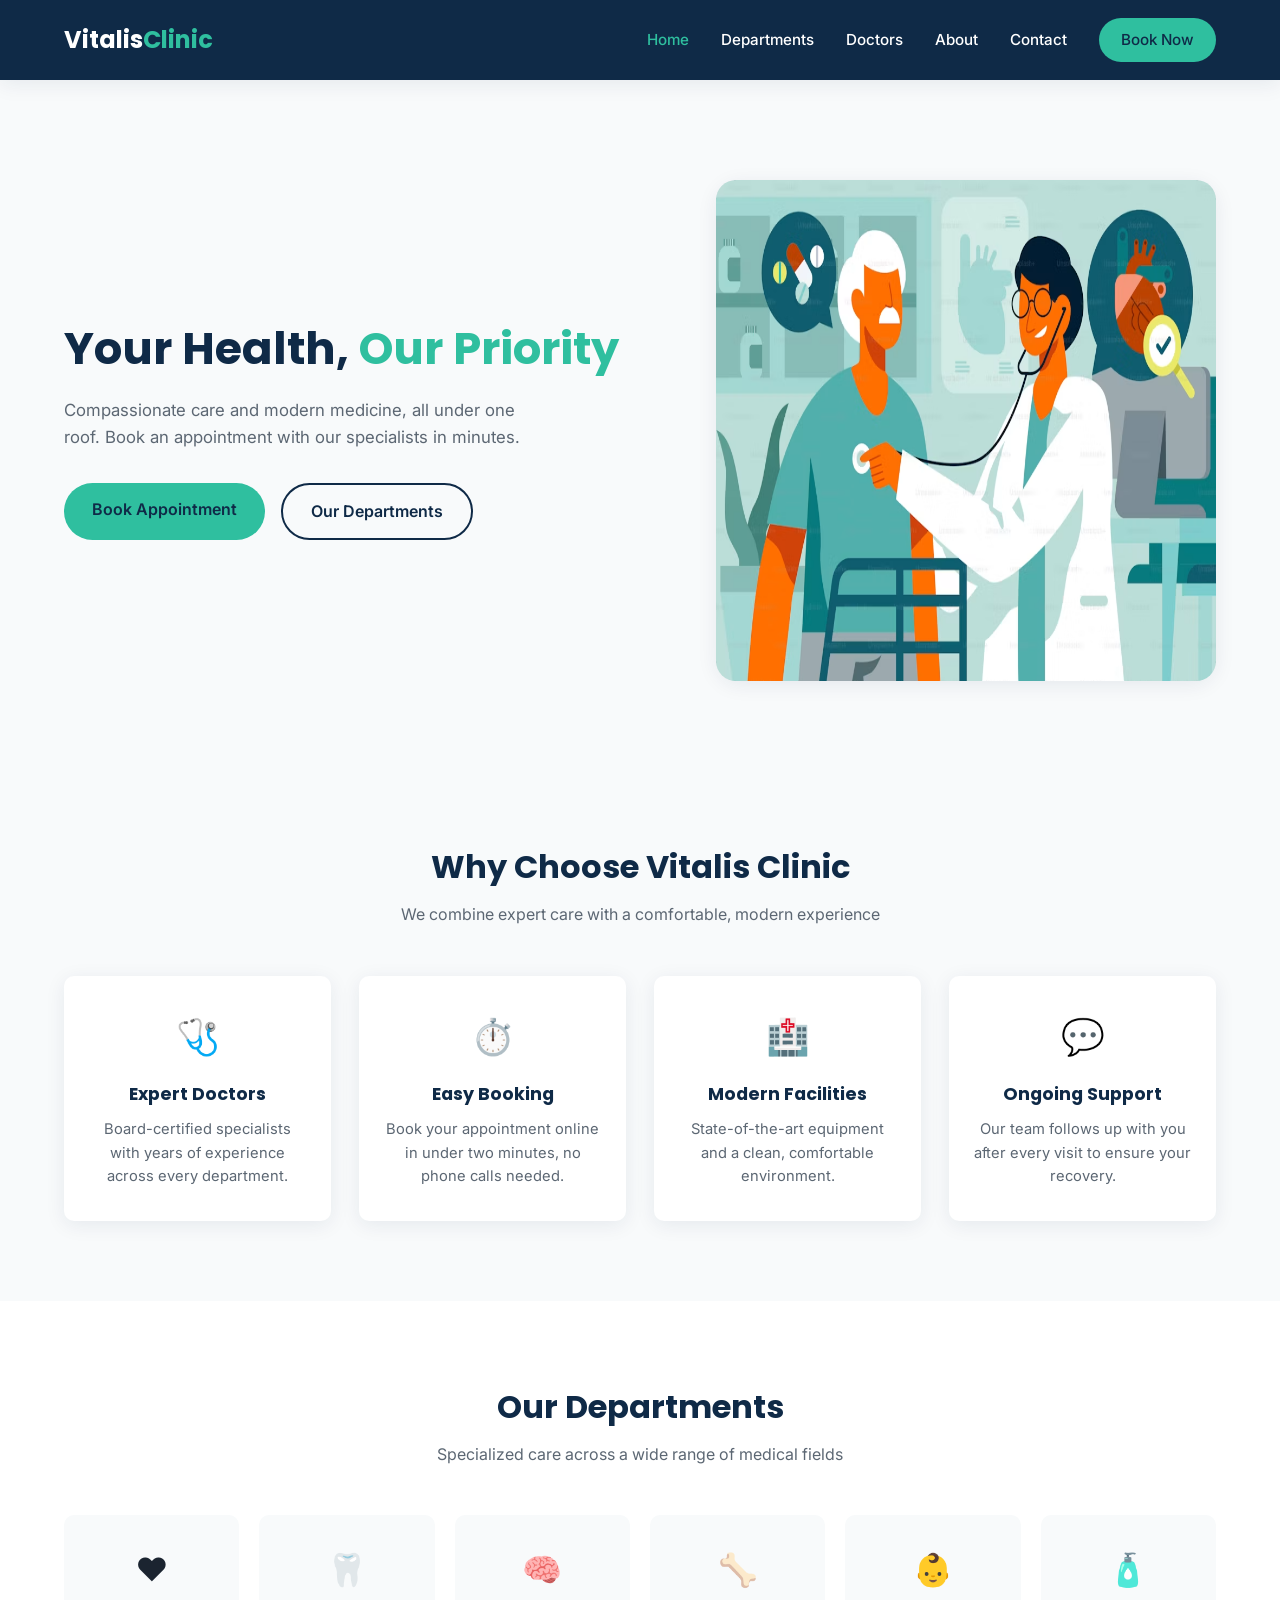
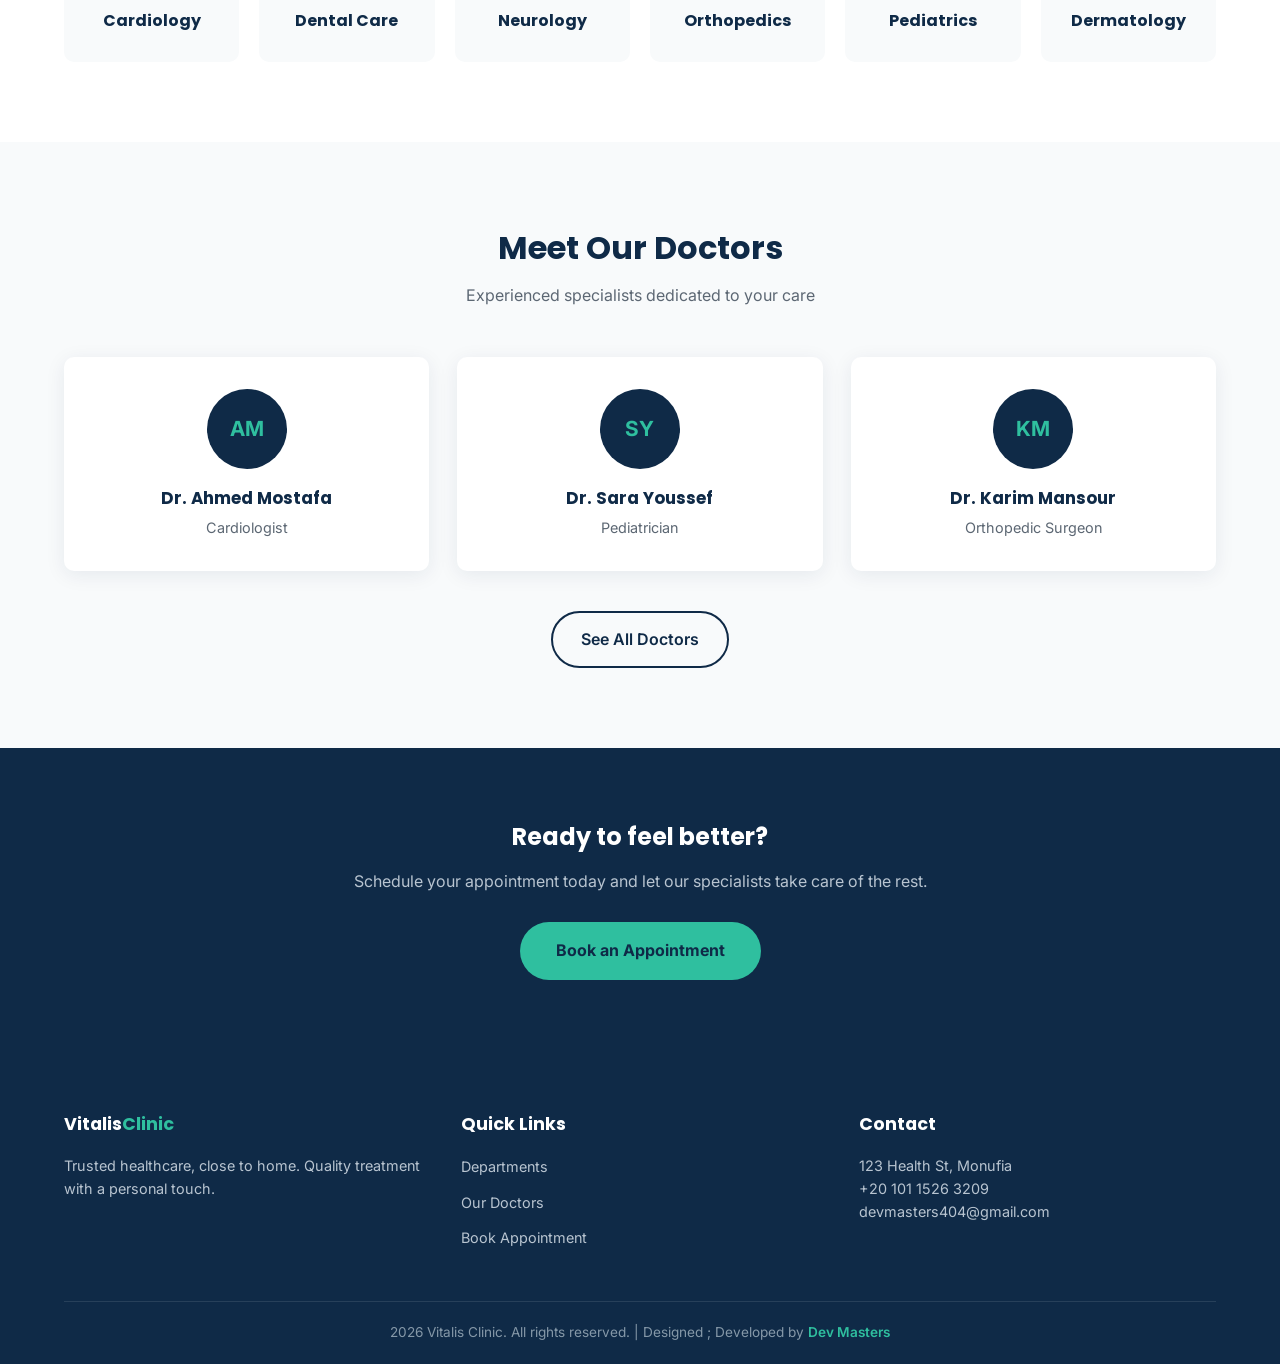
==== index.html @ f2380941 "Initial commit" ====
<!DOCTYPE html>
<html lang="en">
<head>
<meta charset="UTF-8">
<meta name="viewport" content="width=device-width, initial-scale=1.0">
<title>Vitalis Clinic — Home</title>
<link rel="stylesheet" href="style.css">
</head>
<body>

<header>
  <div class="container navbar">
    <a href="index.html" class="logo">Vitalis<span>Clinic</span></a>
    <nav class="nav-links" id="navLinks">
      <a href="index.html" class="active">Home</a>
      <a href="departments.html">Departments</a>
      <a href="doctors.html">Doctors</a>
      <a href="about.html">About</a>
      <a href="contact.html">Contact</a>
      <a href="booking.html" class="btn-book">Book Now</a>
    </nav>
    <div class="menu-toggle" id="menuToggle">
      <span></span><span></span><span></span>
    </div>
  </div>
</header>

<section class="hero">
  <div class="container hero-grid">
    <div class="hero-content">
      <h1>Your Health, <span>Our Priority</span></h1>
      <p>Compassionate care and modern medicine, all under one roof. Book an appointment with our specialists in minutes.</p>
      <div class="hero-buttons">
        <a href="booking.html" class="btn-primary">Book Appointment</a>
        <a href="departments.html" class="btn-secondary">Our Departments</a>
      </div>
    </div>
    <div class="hero-image">
      <div class="hero-placeholder"><img src="Screenshot 2026-09-06 162259.png" alt="logo-icon" class="logo-icon"></div>
    </div>
  </div>
</section>

<section class="why-us">
  <div class="container">
    <h2 class="section-title">Why Choose Vitalis Clinic</h2>
    <p class="section-subtitle">We combine expert care with a comfortable, modern experience</p>
    <div class="why-grid">
      <div class="why-card">
        <div class="why-icon">🩺</div>
        <h3>Expert Doctors</h3>
        <p>Board-certified specialists with years of experience across every department.</p>
      </div>
      <div class="why-card">
        <div class="why-icon">⏱️</div>
        <h3>Easy Booking</h3>
        <p>Book your appointment online in under two minutes, no phone calls needed.</p>
      </div>
      <div class="why-card">
        <div class="why-icon">🏥</div>
        <h3>Modern Facilities</h3>
        <p>State-of-the-art equipment and a clean, comfortable environment.</p>
      </div>
      <div class="why-card">
        <div class="why-icon">💬</div>
        <h3>Ongoing Support</h3>
        <p>Our team follows up with you after every visit to ensure your recovery.</p>
      </div>
    </div>
  </div>
</section>

<section class="departments-preview">
  <div class="container">
    <h2 class="section-title">Our Departments</h2>
    <p class="section-subtitle">Specialized care across a wide range of medical fields</p>
    <div class="dept-grid">
      <a href="departments.html" class="dept-card">
        <div class="dept-icon">❤️</div>
        <h3>Cardiology</h3>
      </a>
      <a href="departments.html" class="dept-card">
        <div class="dept-icon">🦷</div>
        <h3>Dental Care</h3>
      </a>
      <a href="departments.html" class="dept-card">
        <div class="dept-icon">🧠</div>
        <h3>Neurology</h3>
      </a>
      <a href="departments.html" class="dept-card">
        <div class="dept-icon">🦴</div>
        <h3>Orthopedics</h3>
      </a>
      <a href="departments.html" class="dept-card">
        <div class="dept-icon">👶</div>
        <h3>Pediatrics</h3>
      </a>
      <a href="departments.html" class="dept-card">
        <div class="dept-icon">🧴</div>
        <h3>Dermatology</h3>
      </a>
    </div>
  </div>
</section>

<section class="doctors-preview">
  <div class="container">
    <h2 class="section-title">Meet Our Doctors</h2>
    <p class="section-subtitle">Experienced specialists dedicated to your care</p>
    <div class="doctor-grid">
      <div class="doctor-card">
        <div class="doctor-avatar">AM</div>
        <h3>Dr. Ahmed Mostafa</h3>
        <p class="doctor-role">Cardiologist</p>
      </div>
      <div class="doctor-card">
        <div class="doctor-avatar">SY</div>
        <h3>Dr. Sara Youssef</h3>
        <p class="doctor-role">Pediatrician</p>
      </div>
      <div class="doctor-card">
        <div class="doctor-avatar">KM</div>
        <h3>Dr. Karim Mansour</h3>
        <p class="doctor-role">Orthopedic Surgeon</p>
      </div>
    </div>
    <div class="see-all-wrap">
      <a href="doctors.html" class="btn-secondary">See All Doctors</a>
    </div>
  </div>
</section>

<section class="cta-banner">
  <div class="container cta-content">
    <h2>Ready to feel better?</h2>
    <p>Schedule your appointment today and let our specialists take care of the rest.</p>
    <a href="booking.html" class="btn-book-lg">Book an Appointment</a>
  </div>
</section>

<footer>
  <div class="container">
    <div class="footer-grid">
      <div class="footer-col">
        <h4>Vitalis<span style="color:var(--teal)">Clinic</span></h4>
        <p>Trusted healthcare, close to home. Quality treatment with a personal touch.</p>
      </div>
      <div class="footer-col">
        <h4>Quick Links</h4>
        <ul>
          <li><a href="departments.html">Departments</a></li>
          <li><a href="doctors.html">Our Doctors</a></li>
          <li><a href="booking.html">Book Appointment</a></li>
        </ul>
      </div>
      <div class="footer-col">
        <h4>Contact</h4>
        <p>123 Health St, Monufia</p>
        <p>+20 101 1526 3209</p>
        <p>devmasters404@gmail.com</p>
      </div>
    </div>
    <div class="footer-bottom">
       2026 Vitalis Clinic. All rights reserved. |
      Designed ; Developed by <a href="https://dev-masters404.github.io/Dev-Masters-Protfolio/" target="_blank">Dev Masters</a>
    </div>
  </div>
</footer>

<script src="script.js"></script>
</body>
</html>
---- style.css ----
@import url('https://fonts.googleapis.com/css2?family=Poppins:wght@500;600;700&family=Inter:wght@400;500;600&display=swap');

:root {
  --navy: #0F2A47;
  --navy-light: #1B3A5C;
  --bg: #F8FAFB;
  --teal: #2FBF9F;
  --teal-dark: #24A88A;
  --text-dark: #1B2430;
  --text-muted: #5C6773;
  --white: #FFFFFF;
  --radius: 10px;
  --shadow: 0 4px 20px rgba(15, 42, 71, 0.08);
}

* { margin: 0; padding: 0; box-sizing: border-box; }

body {
  font-family: 'Inter', sans-serif;
  background: var(--bg);
  color: var(--text-dark);
  line-height: 1.6;
}

h1, h2, h3, h4 {
  font-family: 'Poppins', sans-serif;
  color: var(--navy);
}

a { text-decoration: none; color: inherit; }
ul { list-style: none; }
img { max-width: 100%; display: block; }
button { font-family: 'Inter', sans-serif; cursor: pointer; border: none; background: none; }

.container {
  width: 90%;
  max-width: 1200px;
  margin: 0 auto;
}

/* ===== Header ===== */
header {
  background: var(--navy);
  position: sticky;
  top: 0;
  z-index: 100;
  box-shadow: var(--shadow);
}

.navbar {
  display: flex;
  justify-content: space-between;
  align-items: center;
  padding: 18px 0;
}

.logo {
  font-family: 'Poppins', sans-serif;
  font-size: 1.5rem;
  font-weight: 700;
  color: var(--white);
}

.logo span { color: var(--teal); }

.nav-links {
  display: flex;
  align-items: center;
  gap: 32px;
}

.nav-links a {
  color: var(--white);
  font-weight: 500;
  font-size: 0.95rem;
  transition: color 0.2s;
}

.nav-links a:hover,
.nav-links a.active {
  color: var(--teal);
}

.btn-book {
  background: var(--teal);
  color: var(--navy) !important;
  padding: 10px 22px;
  border-radius: 30px;
  font-weight: 600;
}

.btn-book:hover { background: var(--teal-dark); }
.btn-book.active { background: var(--teal-dark); }

.menu-toggle {
  display: none;
  flex-direction: column;
  gap: 5px;
  cursor: pointer;
}

.menu-toggle span {
  width: 26px;
  height: 3px;
  background: var(--white);
  border-radius: 2px;
}

@media (max-width: 768px) {
  .nav-links {
    position: absolute;
    top: 100%;
    left: 0;
    width: 100%;
    background: var(--navy);
    flex-direction: column;
    padding: 20px 0;
    gap: 20px;
    display: none;
  }
  .nav-links.show { display: flex; }
  .menu-toggle { display: flex; }
}

/* ===== Hero (index) ===== */
.hero { padding: 100px 0 80px; }

.hero-grid {
  display: grid;
  grid-template-columns: 1.1fr 0.9fr;
  align-items: center;
  gap: 40px;
}

.hero-content h1 {
  font-size: 2.8rem;
  line-height: 1.25;
  margin-bottom: 20px;
}

.hero-content h1 span { color: var(--teal); }

.hero-content p {
  color: var(--text-muted);
  font-size: 1.05rem;
  margin-bottom: 32px;
  max-width: 480px;
}

.hero-buttons { display: flex; gap: 16px; flex-wrap: wrap; }

.btn-primary {
  background: var(--teal);
  color: var(--navy);
  padding: 14px 28px;
  border-radius: 30px;
  font-weight: 600;
  transition: background 0.2s;
  display: inline-block;
  text-align: center;
}

.btn-primary:hover { background: var(--teal-dark); }

.btn-secondary {
  background: transparent;
  color: var(--navy);
  padding: 14px 28px;
  border-radius: 30px;
  font-weight: 600;
  border: 2px solid var(--navy);
  transition: all 0.2s;
  display: inline-block;
  text-align: center;
}

.btn-secondary:hover { background: var(--navy); color: var(--white); }

.hero-placeholder {
  background: var(--navy);
  color: var(--white);
  font-size: 6rem;
  aspect-ratio: 1;
  border-radius: 24px;
  display: flex;
  align-items: center;
  justify-content: center;
  box-shadow: var(--shadow);
}

@media (max-width: 768px) {
  .hero-grid { grid-template-columns: 1fr; text-align: center; }
  .hero-content p { margin-inline: auto; }
  .hero-buttons { justify-content: center; }
  .hero-content h1 { font-size: 2.1rem; }
}

/* ===== Section Titles (shared) ===== */
.section-title { text-align: center; font-size: 2rem; margin-bottom: 10px; }
.section-subtitle {
  text-align: center;
  color: var(--text-muted);
  margin-bottom: 48px;
}

/* ===== Why Us (index) ===== */
.why-us { padding: 80px 0; }

.why-grid {
  display: grid;
  grid-template-columns: repeat(auto-fit, minmax(220px, 1fr));
  gap: 28px;
}

.why-card {
  background: var(--white);
  padding: 32px 24px;
  border-radius: var(--radius);
  box-shadow: var(--shadow);
  text-align: center;
  transition: transform 0.2s;
}

.why-card:hover { transform: translateY(-6px); }
.why-icon { font-size: 2.2rem; margin-bottom: 16px; }
.why-card h3 { font-size: 1.1rem; margin-bottom: 10px; }
.why-card p { color: var(--text-muted); font-size: 0.92rem; }

/* ===== Departments Preview (index) ===== */
.departments-preview { padding: 80px 0; background: var(--white); }

.dept-grid {
  display: grid;
  grid-template-columns: repeat(auto-fit, minmax(160px, 1fr));
  gap: 20px;
}

.dept-card {
  background: var(--bg);
  padding: 28px 16px;
  border-radius: var(--radius);
  text-align: center;
  transition: all 0.2s;
  border: 1px solid transparent;
}

.dept-card:hover {
  border-color: var(--teal);
  transform: translateY(-4px);
}

.dept-icon { font-size: 2rem; margin-bottom: 12px; }
.dept-card h3 { font-size: 1rem; }

/* ===== Doctors Preview (index) ===== */
.doctors-preview { padding: 80px 0; }

.doctor-grid {
  display: grid;
  grid-template-columns: repeat(auto-fit, minmax(220px, 1fr));
  gap: 28px;
  margin-bottom: 40px;
}

.doctor-card {
  background: var(--white);
  padding: 32px 20px;
  border-radius: var(--radius);
  box-shadow: var(--shadow);
  text-align: center;
}

.doctor-avatar {
  width: 80px;
  height: 80px;
  border-radius: 50%;
  background: var(--navy);
  color: var(--teal);
  font-weight: 700;
  font-size: 1.3rem;
  display: flex;
  align-items: center;
  justify-content: center;
  margin: 0 auto 16px;
}

.doctor-card h3 { font-size: 1.05rem; margin-bottom: 4px; }
.doctor-role { color: var(--text-muted); font-size: 0.9rem; }
.see-all-wrap { text-align: center; }

/* ===== CTA Banner (shared) ===== */
.cta-banner {
  background: var(--navy);
  padding: 70px 0;
}

.cta-content { text-align: center; }
.cta-content h2 { color: var(--white); margin-bottom: 12px; }
.cta-content p { color: #B8C4D0; margin-bottom: 28px; }

.btn-book-lg {
  background: var(--teal);
  color: var(--navy);
  padding: 16px 36px;
  border-radius: 30px;
  font-weight: 700;
  display: inline-block;
  transition: background 0.2s;
  text-align: center;
  border: none;
  font-size: 1rem;
}

.btn-book-lg:hover { background: var(--teal-dark); }
.btn-book-lg.full-width { display: block; width: 100%; }

/* ===== Page Banner (inner pages) ===== */
.page-banner {
  background: var(--navy);
  padding: 70px 0 60px;
  text-align: center;
}

.page-banner h1 { color: var(--white); margin-bottom: 12px; }
.page-banner p { color: #B8C4D0; max-width: 560px; margin: 0 auto; }

/* ===== Departments Full Page ===== */
.departments-full { padding: 80px 0; }

.dept-full-grid {
  display: grid;
  grid-template-columns: repeat(auto-fit, minmax(260px, 1fr));
  gap: 28px;
}

.dept-full-card {
  background: var(--white);
  padding: 36px 28px;
  border-radius: var(--radius);
  box-shadow: var(--shadow);
  transition: transform 0.2s;
}

.dept-full-card:hover { transform: translateY(-6px); }
.dept-full-card h3 { margin-bottom: 12px; }
.dept-full-card p {
  color: var(--text-muted);
  font-size: 0.92rem;
  margin-bottom: 20px;
}

.dept-link {
  color: var(--teal);
  font-weight: 600;
  font-size: 0.92rem;
}

/* ===== Doctors Full Page ===== */
.doctors-full { padding: 80px 0; }

.doctor-filter-bar {
  display: flex;
  flex-wrap: wrap;
  justify-content: center;
  gap: 12px;
  margin-bottom: 48px;
}

.filter-btn {
  padding: 10px 22px;
  border-radius: 30px;
  background: var(--white);
  color: var(--navy);
  font-weight: 500;
  font-size: 0.9rem;
  box-shadow: var(--shadow);
  transition: all 0.2s;
}

.filter-btn:hover { background: var(--navy); color: var(--white); }
.filter-btn.active { background: var(--teal); color: var(--navy); }

.doctor-full-grid {
  display: grid;
  grid-template-columns: repeat(auto-fit, minmax(240px, 1fr));
  gap: 28px;
}

.doctor-full-card {
  background: var(--white);
  padding: 32px 24px;
  border-radius: var(--radius);
  box-shadow: var(--shadow);
  text-align: center;
}

.doctor-full-card h3 { font-size: 1.05rem; margin-bottom: 4px; }
.doctor-desc {
  color: var(--text-muted);
  font-size: 0.88rem;
  margin: 10px 0 20px;
}

/* ===== Booking Page ===== */
.booking-section { padding: 60px 0 100px; }

.booking-form {
  max-width: 640px;
  margin: 0 auto;
  background: var(--white);
  padding: 40px;
  border-radius: var(--radius);
  box-shadow: var(--shadow);
}

.form-group { margin-bottom: 22px; }

.form-row {
  display: grid;
  grid-template-columns: 1fr 1fr;
  gap: 16px;
}

.form-group label {
  display: block;
  font-weight: 600;
  font-size: 0.9rem;
  margin-bottom: 8px;
  color: var(--navy);
}

.form-group select,
.form-group input,
.form-group textarea {
  width: 100%;
  padding: 12px 14px;
  border: 1px solid #D8E0E6;
  border-radius: 8px;
  font-family: 'Inter', sans-serif;
  font-size: 0.95rem;
  color: var(--text-dark);
  background: var(--bg);
}

.form-group select:focus,
.form-group input:focus,
.form-group textarea:focus {
  outline: none;
  border-color: var(--teal);
}

.form-group select:disabled { opacity: 0.6; }

.time-slots-grid {
  display: grid;
  grid-template-columns: repeat(auto-fit, minmax(100px, 1fr));
  gap: 10px;
}

.time-slot {
  padding: 10px;
  border: 1px solid #D8E0E6;
  border-radius: 8px;
  background: var(--bg);
  font-size: 0.88rem;
  transition: all 0.2s;
}

.time-slot:hover { border-color: var(--teal); }
.time-slot.selected { background: var(--teal); color: var(--navy); border-color: var(--teal); font-weight: 600; }

.full-width { width: 100%; margin-top: 10px; }

.booking-confirmation {
  max-width: 640px;
  margin: 0 auto;
  background: var(--white);
  padding: 40px;
  border-radius: var(--radius);
  box-shadow: var(--shadow);
  text-align: center;
}

.booking-confirmation h3 { margin-bottom: 14px; }
.booking-confirmation p { color: var(--text-muted); margin-bottom: 8px; }
.confirmation-note { font-size: 0.85rem; font-style: italic; }

@media (max-width: 600px) {
  .form-row { grid-template-columns: 1fr; }
  .booking-form, .booking-confirmation { padding: 28px 20px; }
}

/* ===== About Page ===== */
.about-section { padding: 80px 0; }

.about-grid {
  display: grid;
  grid-template-columns: 1fr 1fr;
  gap: 48px;
  align-items: center;
}

.about-text h2 { margin-bottom: 20px; }
.about-text p { color: var(--text-muted); margin-bottom: 16px; }

.stats-section {
  background: var(--navy);
  padding: 60px 0;
}

.stats-grid {
  display: grid;
  grid-template-columns: repeat(auto-fit, minmax(140px, 1fr));
  gap: 24px;
  text-align: center;
}

.stat-item h3 { color: var(--teal); font-size: 2.2rem; margin-bottom: 6px; }
.stat-item p { color: #B8C4D0; font-size: 0.9rem; }

.values-section { padding: 80px 0; }

.values-grid {
  display: grid;
  grid-template-columns: repeat(auto-fit, minmax(220px, 1fr));
  gap: 28px;
}

.value-card {
  background: var(--white);
  padding: 32px 24px;
  border-radius: var(--radius);
  box-shadow: var(--shadow);
  text-align: center;
}

.value-card h3 { font-size: 1.1rem; margin: 12px 0 10px; }
.value-card p { color: var(--text-muted); font-size: 0.92rem; }

@media (max-width: 768px) {
  .about-grid { grid-template-columns: 1fr; text-align: center; }
}

/* ===== Contact Page ===== */
.contact-section { padding: 80px 0 100px; }

.contact-info-grid {
  display: grid;
  grid-template-columns: repeat(auto-fit, minmax(200px, 1fr));
  gap: 24px;
  margin-bottom: 60px;
}

.contact-info-card {
  background: var(--white);
  padding: 28px;
  border-radius: var(--radius);
  box-shadow: var(--shadow);
  text-align: center;
}

.contact-info-card h3 { font-size: 1.05rem; margin: 10px 0 8px; }
.contact-info-card p { color: var(--text-muted); font-size: 0.9rem; }

.contact-grid {
  display: grid;
  grid-template-columns: 1fr 1fr;
  gap: 40px;
}

.contact-form {
  background: var(--white);
  padding: 36px;
  border-radius: var(--radius);
  box-shadow: var(--shadow);
}

.contact-form textarea { resize: vertical; }

.form-success {
  color: var(--teal-dark);
  font-weight: 600;
  margin-top: 16px;
  text-align: center;
}

.map-placeholder {
  background: var(--white);
  border-radius: var(--radius);
  box-shadow: var(--shadow);
  display: flex;
  align-items: center;
  justify-content: center;
  min-height: 320px;
  color: var(--text-muted);
  font-size: 1.1rem;
}

@media (max-width: 768px) {
  .contact-grid { grid-template-columns: 1fr; }
}

/* ===== Footer (shared) ===== */
footer {
  background: var(--navy);
  color: var(--white);
  padding: 60px 0 20px;
}

.footer-grid {
  display: grid;
  grid-template-columns: repeat(auto-fit, minmax(220px, 1fr));
  gap: 40px;
  margin-bottom: 40px;
}

.footer-col h4 {
  color: var(--white);
  margin-bottom: 16px;
  font-size: 1.1rem;
}

.footer-col p,
.footer-col a {
  color: #B8C4D0;
  font-size: 0.9rem;
}

.footer-col ul li { margin-bottom: 10px; }
.footer-col a:hover { color: var(--teal); }

.footer-bottom {
  border-top: 1px solid rgba(255, 255, 255, 0.1);
  padding-top: 20px;
  text-align: center;
  font-size: 0.85rem;
  color: #8598A8;
}

.footer-bottom a { color: var(--teal); font-weight: 600; }
.logo-icon{
    width: 100%;
    height: 100%;
    border-radius: 20px;
}
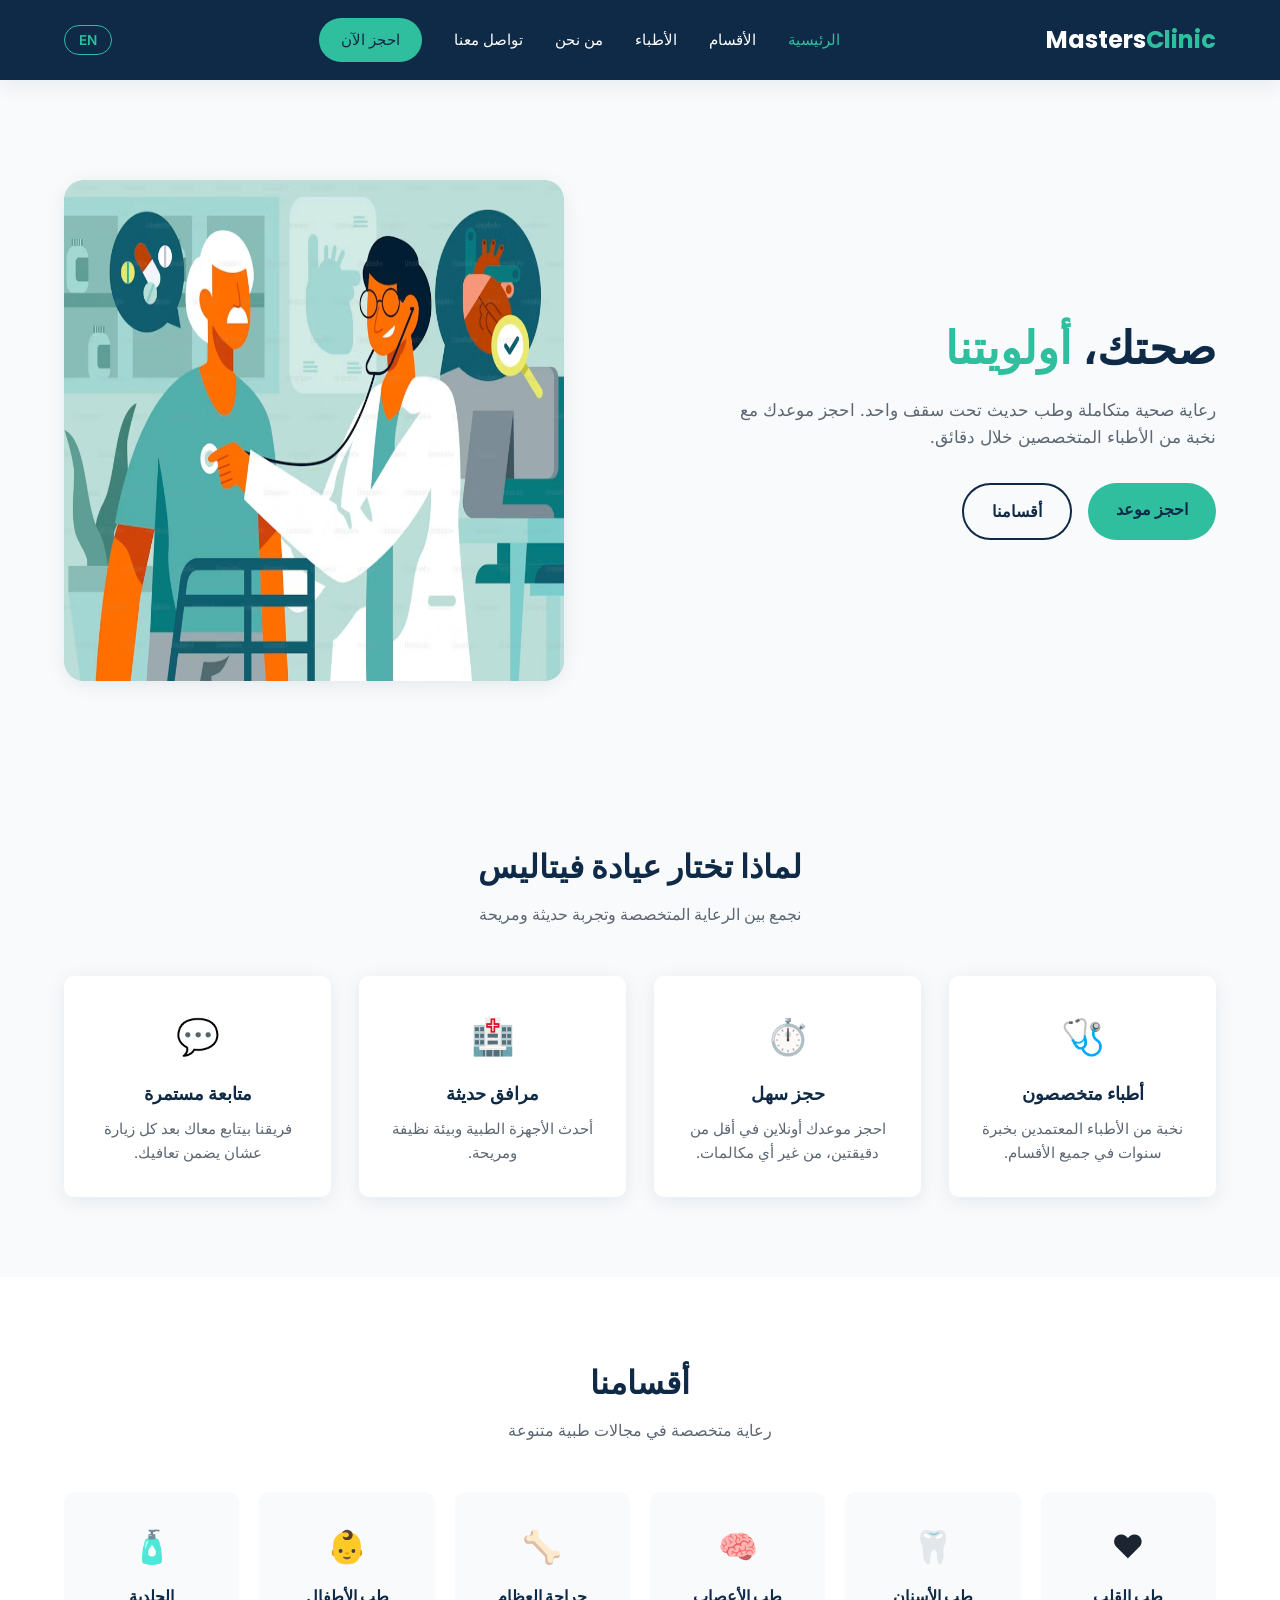
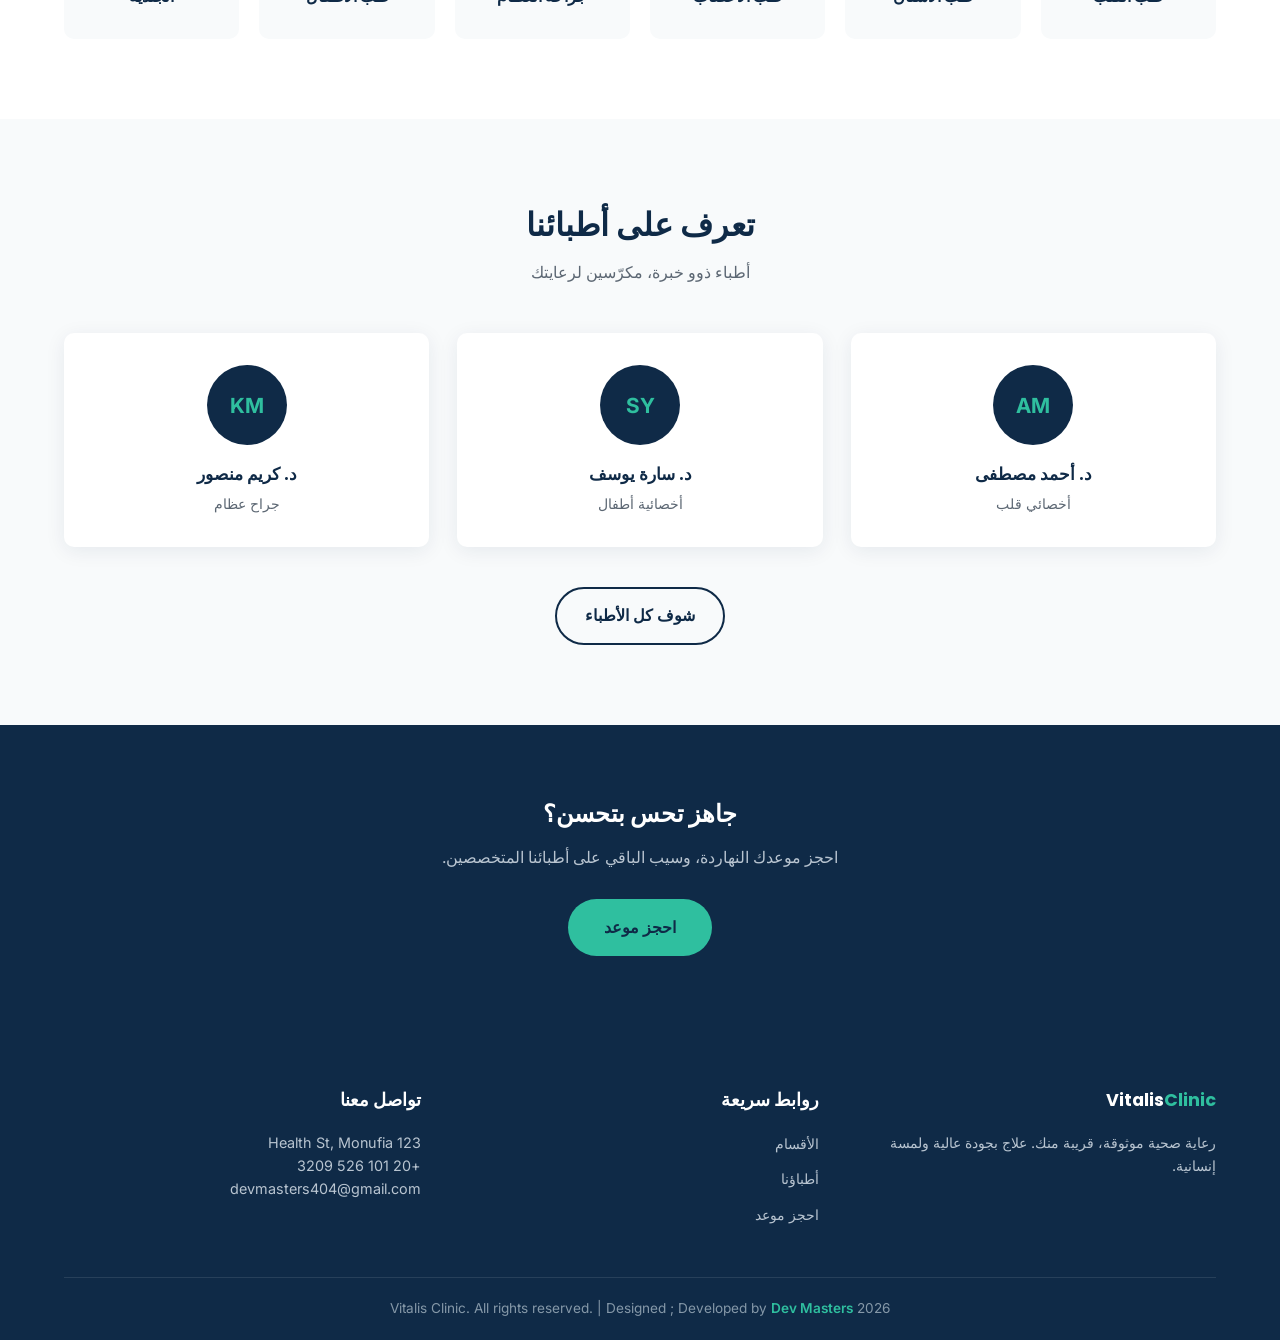
==== commit a424696c: "Add language toggle (AR/EN) across all pages" ====
--- a/index.html
+++ b/index.html
@@ -10,17 +10,20 @@
 
 <header>
   <div class="container navbar">
-    <a href="index.html" class="logo">Vitalis<span>Clinic</span></a>
+    <a href="index.html" class="logo">Masters<span>Clinic</span></a>
     <nav class="nav-links" id="navLinks">
-      <a href="index.html" class="active">Home</a>
-      <a href="departments.html">Departments</a>
-      <a href="doctors.html">Doctors</a>
-      <a href="about.html">About</a>
-      <a href="contact.html">Contact</a>
-      <a href="booking.html" class="btn-book">Book Now</a>
+      <a href="index.html" class="active" data-ar="الرئيسية" data-en="Home">Home</a>
+      <a href="departments.html" data-ar="الأقسام" data-en="Departments">Departments</a>
+      <a href="doctors.html" data-ar="الأطباء" data-en="Doctors">Doctors</a>
+      <a href="about.html" data-ar="من نحن" data-en="About">About</a>
+      <a href="contact.html" data-ar="تواصل معنا" data-en="Contact">Contact</a>
+      <a href="booking.html" class="btn-book" data-ar="احجز الآن" data-en="Book Now">Book Now</a>
     </nav>
-    <div class="menu-toggle" id="menuToggle">
-      <span></span><span></span><span></span>
+    <div class="navbar-actions">
+      <button class="lang-toggle" id="langToggle" type="button">AR</button>
+      <div class="menu-toggle" id="menuToggle">
+        <span></span><span></span><span></span>
+      </div>
     </div>
   </div>
 </header>
@@ -28,11 +31,11 @@
 <section class="hero">
   <div class="container hero-grid">
     <div class="hero-content">
-      <h1>Your Health, <span>Our Priority</span></h1>
-      <p>Compassionate care and modern medicine, all under one roof. Book an appointment with our specialists in minutes.</p>
+      <h1 data-en-html="Your Health, <span>Our Priority</span>" data-ar-html="صحتك، <span>أولويتنا</span>">Your Health, <span>Our Priority</span></h1>
+      <p data-ar="رعاية صحية متكاملة وطب حديث تحت سقف واحد. احجز موعدك مع نخبة من الأطباء المتخصصين خلال دقائق." data-en="Compassionate care and modern medicine, all under one roof. Book an appointment with our specialists in minutes.">Compassionate care and modern medicine, all under one roof. Book an appointment with our specialists in minutes.</p>
       <div class="hero-buttons">
-        <a href="booking.html" class="btn-primary">Book Appointment</a>
-        <a href="departments.html" class="btn-secondary">Our Departments</a>
+        <a href="booking.html" class="btn-primary" data-ar="احجز موعد" data-en="Book Appointment">Book Appointment</a>
+        <a href="departments.html" class="btn-secondary" data-ar="أقسامنا" data-en="Our Departments">Our Departments</a>
       </div>
     </div>
     <div class="hero-image">
@@ -43,28 +46,28 @@
 
 <section class="why-us">
   <div class="container">
-    <h2 class="section-title">Why Choose Vitalis Clinic</h2>
-    <p class="section-subtitle">We combine expert care with a comfortable, modern experience</p>
+    <h2 class="section-title" data-ar="لماذا تختار عيادة فيتاليس" data-en="Why Choose Vitalis Clinic">Why Choose Vitalis Clinic</h2>
+    <p class="section-subtitle" data-ar="نجمع بين الرعاية المتخصصة وتجربة حديثة ومريحة" data-en="We combine expert care with a comfortable, modern experience">We combine expert care with a comfortable, modern experience</p>
     <div class="why-grid">
       <div class="why-card">
         <div class="why-icon">🩺</div>
-        <h3>Expert Doctors</h3>
-        <p>Board-certified specialists with years of experience across every department.</p>
+        <h3 data-ar="أطباء متخصصون" data-en="Expert Doctors">Expert Doctors</h3>
+        <p data-ar="نخبة من الأطباء المعتمدين بخبرة سنوات في جميع الأقسام." data-en="Board-certified specialists with years of experience across every department.">Board-certified specialists with years of experience across every department.</p>
       </div>
       <div class="why-card">
         <div class="why-icon">⏱️</div>
-        <h3>Easy Booking</h3>
-        <p>Book your appointment online in under two minutes, no phone calls needed.</p>
+        <h3 data-ar="حجز سهل" data-en="Easy Booking">Easy Booking</h3>
+        <p data-ar="احجز موعدك أونلاين في أقل من دقيقتين، من غير أي مكالمات." data-en="Book your appointment online in under two minutes, no phone calls needed.">Book your appointment online in under two minutes, no phone calls needed.</p>
       </div>
       <div class="why-card">
         <div class="why-icon">🏥</div>
-        <h3>Modern Facilities</h3>
-        <p>State-of-the-art equipment and a clean, comfortable environment.</p>
+        <h3 data-ar="مرافق حديثة" data-en="Modern Facilities">Modern Facilities</h3>
+        <p data-ar="أحدث الأجهزة الطبية وبيئة نظيفة ومريحة." data-en="State-of-the-art equipment and a clean, comfortable environment.">State-of-the-art equipment and a clean, comfortable environment.</p>
       </div>
       <div class="why-card">
         <div class="why-icon">💬</div>
-        <h3>Ongoing Support</h3>
-        <p>Our team follows up with you after every visit to ensure your recovery.</p>
+        <h3 data-ar="متابعة مستمرة" data-en="Ongoing Support">Ongoing Support</h3>
+        <p data-ar="فريقنا بيتابع معاك بعد كل زيارة عشان يضمن تعافيك." data-en="Our team follows up with you after every visit to ensure your recovery.">Our team follows up with you after every visit to ensure your recovery.</p>
       </div>
     </div>
   </div>
@@ -72,32 +75,32 @@
 
 <section class="departments-preview">
   <div class="container">
-    <h2 class="section-title">Our Departments</h2>
-    <p class="section-subtitle">Specialized care across a wide range of medical fields</p>
+    <h2 class="section-title" data-ar="أقسامنا" data-en="Our Departments">Our Departments</h2>
+    <p class="section-subtitle" data-ar="رعاية متخصصة في مجالات طبية متنوعة" data-en="Specialized care across a wide range of medical fields">Specialized care across a wide range of medical fields</p>
     <div class="dept-grid">
       <a href="departments.html" class="dept-card">
         <div class="dept-icon">❤️</div>
-        <h3>Cardiology</h3>
+        <h3 data-ar="طب القلب" data-en="Cardiology">Cardiology</h3>
       </a>
       <a href="departments.html" class="dept-card">
         <div class="dept-icon">🦷</div>
-        <h3>Dental Care</h3>
+        <h3 data-ar="طب الأسنان" data-en="Dental Care">Dental Care</h3>
       </a>
       <a href="departments.html" class="dept-card">
         <div class="dept-icon">🧠</div>
-        <h3>Neurology</h3>
+        <h3 data-ar="طب الأعصاب" data-en="Neurology">Neurology</h3>
       </a>
       <a href="departments.html" class="dept-card">
         <div class="dept-icon">🦴</div>
-        <h3>Orthopedics</h3>
+        <h3 data-ar="جراحة العظام" data-en="Orthopedics">Orthopedics</h3>
       </a>
       <a href="departments.html" class="dept-card">
         <div class="dept-icon">👶</div>
-        <h3>Pediatrics</h3>
+        <h3 data-ar="طب الأطفال" data-en="Pediatrics">Pediatrics</h3>
       </a>
       <a href="departments.html" class="dept-card">
         <div class="dept-icon">🧴</div>
-        <h3>Dermatology</h3>
+        <h3 data-ar="الجلدية" data-en="Dermatology">Dermatology</h3>
       </a>
     </div>
   </div>
@@ -105,36 +108,36 @@
 
 <section class="doctors-preview">
   <div class="container">
-    <h2 class="section-title">Meet Our Doctors</h2>
-    <p class="section-subtitle">Experienced specialists dedicated to your care</p>
+    <h2 class="section-title" data-ar="تعرف على أطبائنا" data-en="Meet Our Doctors">Meet Our Doctors</h2>
+    <p class="section-subtitle" data-ar="أطباء ذوو خبرة، مكرّسين لرعايتك" data-en="Experienced specialists dedicated to your care">Experienced specialists dedicated to your care</p>
     <div class="doctor-grid">
       <div class="doctor-card">
         <div class="doctor-avatar">AM</div>
-        <h3>Dr. Ahmed Mostafa</h3>
-        <p class="doctor-role">Cardiologist</p>
+        <h3 data-ar="د. أحمد مصطفى" data-en="Dr. Ahmed Mostafa">Dr. Ahmed Mostafa</h3>
+        <p class="doctor-role" data-ar="أخصائي قلب" data-en="Cardiologist">Cardiologist</p>
       </div>
       <div class="doctor-card">
         <div class="doctor-avatar">SY</div>
-        <h3>Dr. Sara Youssef</h3>
-        <p class="doctor-role">Pediatrician</p>
+        <h3 data-ar="د. سارة يوسف" data-en="Dr. Sara Youssef">Dr. Sara Youssef</h3>
+        <p class="doctor-role" data-ar="أخصائية أطفال" data-en="Pediatrician">Pediatrician</p>
       </div>
       <div class="doctor-card">
         <div class="doctor-avatar">KM</div>
-        <h3>Dr. Karim Mansour</h3>
-        <p class="doctor-role">Orthopedic Surgeon</p>
+        <h3 data-ar="د. كريم منصور" data-en="Dr. Karim Mansour">Dr. Karim Mansour</h3>
+        <p class="doctor-role" data-ar="جراح عظام" data-en="Orthopedic Surgeon">Orthopedic Surgeon</p>
       </div>
     </div>
     <div class="see-all-wrap">
-      <a href="doctors.html" class="btn-secondary">See All Doctors</a>
+      <a href="doctors.html" class="btn-secondary" data-ar="شوف كل الأطباء" data-en="See All Doctors">See All Doctors</a>
     </div>
   </div>
 </section>
 
 <section class="cta-banner">
   <div class="container cta-content">
-    <h2>Ready to feel better?</h2>
-    <p>Schedule your appointment today and let our specialists take care of the rest.</p>
-    <a href="booking.html" class="btn-book-lg">Book an Appointment</a>
+    <h2 data-ar="جاهز تحس بتحسن؟" data-en="Ready to feel better?">Ready to feel better?</h2>
+    <p data-ar="احجز موعدك النهاردة، وسيب الباقي على أطبائنا المتخصصين." data-en="Schedule your appointment today and let our specialists take care of the rest.">Schedule your appointment today and let our specialists take care of the rest.</p>
+    <a href="booking.html" class="btn-book-lg" data-ar="احجز موعد" data-en="Book an Appointment">Book an Appointment</a>
   </div>
 </section>
 
@@ -143,20 +146,20 @@
     <div class="footer-grid">
       <div class="footer-col">
         <h4>Vitalis<span style="color:var(--teal)">Clinic</span></h4>
-        <p>Trusted healthcare, close to home. Quality treatment with a personal touch.</p>
+        <p data-ar="رعاية صحية موثوقة، قريبة منك. علاج بجودة عالية ولمسة إنسانية." data-en="Trusted healthcare, close to home. Quality treatment with a personal touch.">Trusted healthcare, close to home. Quality treatment with a personal touch.</p>
       </div>
       <div class="footer-col">
-        <h4>Quick Links</h4>
+        <h4 data-ar="روابط سريعة" data-en="Quick Links">Quick Links</h4>
         <ul>
-          <li><a href="departments.html">Departments</a></li>
-          <li><a href="doctors.html">Our Doctors</a></li>
-          <li><a href="booking.html">Book Appointment</a></li>
+          <li><a href="departments.html" data-ar="الأقسام" data-en="Departments">Departments</a></li>
+          <li><a href="doctors.html" data-ar="أطباؤنا" data-en="Our Doctors">Our Doctors</a></li>
+          <li><a href="booking.html" data-ar="احجز موعد" data-en="Book Appointment">Book Appointment</a></li>
         </ul>
       </div>
       <div class="footer-col">
-        <h4>Contact</h4>
+        <h4 data-ar="تواصل معنا" data-en="Contact">Contact</h4>
         <p>123 Health St, Monufia</p>
-        <p>+20 101 1526 3209</p>
+        <p>+20 101 526 3209</p>
         <p>devmasters404@gmail.com</p>
       </div>
     </div>
--- a/style.css
+++ b/style.css
@@ -642,4 +642,26 @@
     width: 100%;
     height: 100%;
     border-radius: 20px;
+}
+.navbar-actions {
+  display: flex;
+  align-items: center;
+  gap: 14px;
+}
+
+.lang-toggle {
+  background: transparent;
+  border: 1.5px solid var(--teal, #0d9488);
+  color: var(--teal, #0d9488);
+  padding: 6px 14px;
+  border-radius: 20px;
+  font-size: 0.85rem;
+  font-weight: 600;
+  cursor: pointer;
+  transition: background 0.3s ease, color 0.3s ease;
+}
+
+.lang-toggle:hover {
+  background: var(--teal, #0d9488);
+  color: #fff;
 }
